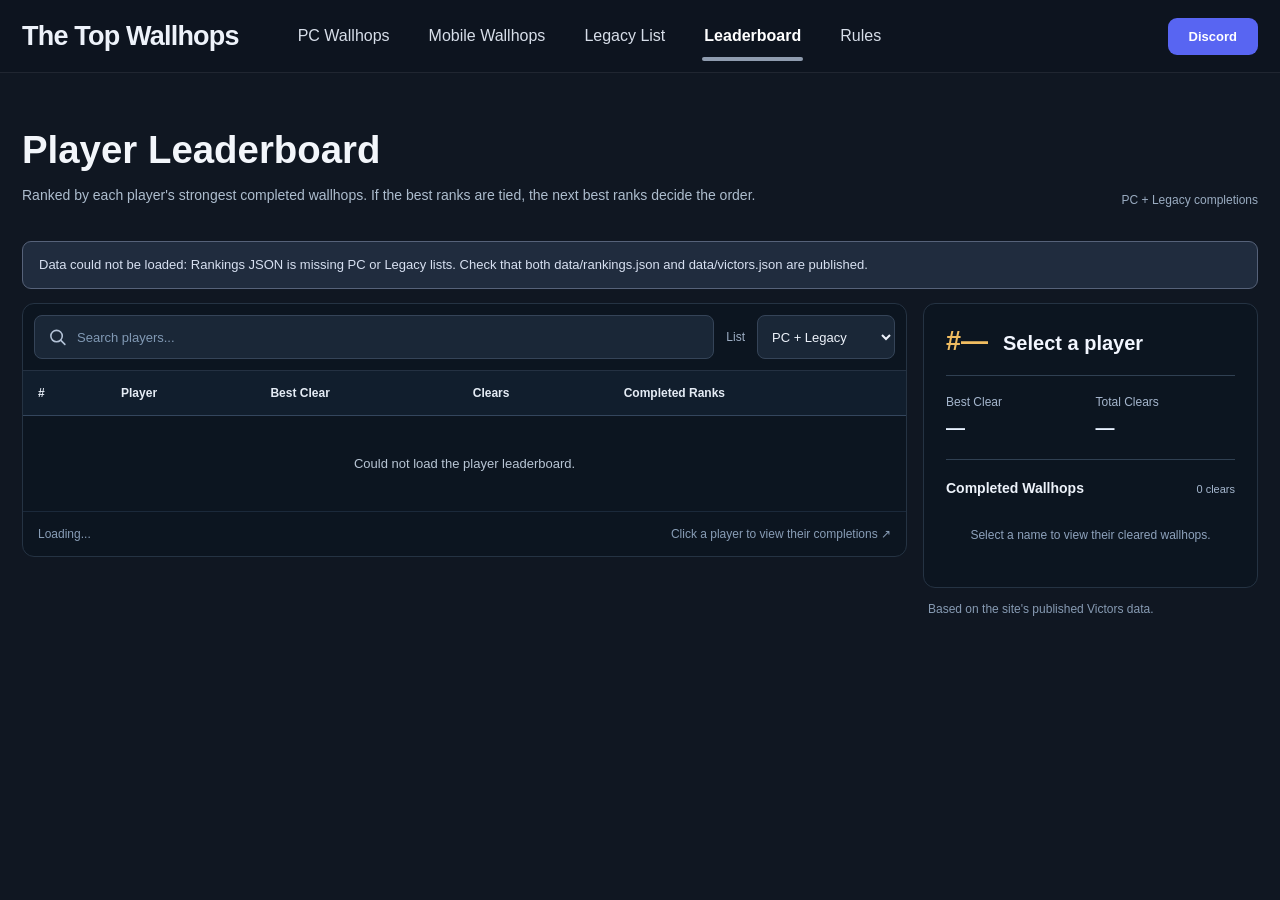
==== leaderboard.html @ e4473a2a "Add files via upload" ====
<!doctype html>
<html lang="en">
<head>
  <meta charset="utf-8">
  <meta name="viewport" content="width=device-width, initial-scale=1">
  <meta name="color-scheme" content="dark">
  <meta name="theme-color" content="#101722">
  <meta name="description" content="The Top Wallhops player leaderboard, ranked by the highest-ranked wallhops each player has completed.">
  <title>Player Leaderboard — The Top Wallhops</title>
  <link rel="icon" href="./favicon.png" type="image/png">
  <link rel="stylesheet" href="./styles.css">
  <link rel="stylesheet" href="./site-additions.css">
  <link rel="stylesheet" href="./leaderboard.css">
  <script defer src="./config.js"></script>
  <script defer src="./leaderboard.js"></script>
</head>
<body class="player-leaderboard-page">
  <header class="site-header">
    <div class="site-header-inner shell">
      <a class="brand" href="./index.html#pc">The Top Wallhops</a>
      <nav class="main-nav" aria-label="Main navigation">
        <a class="nav-item" href="./index.html#pc">PC Wallhops</a>
        <a class="nav-item" href="./index.html#mobile">Mobile Wallhops</a>
        <a class="nav-item" href="./index.html#legacy">Legacy List</a>
        <a class="nav-item is-active" aria-current="page" href="./leaderboard.html">Leaderboard</a>
        <a class="nav-item" href="./rules.html">Rules</a>
      </nav>
      <a id="leaderboardDiscord" class="ttwl-leaderboard-discord" href="#" target="_blank" rel="noopener noreferrer" hidden>Discord</a>
    </div>
  </header>
  <main class="shell leaderboard-page">
    <div class="leaderboard-intro">
      <div>
        <h1>Player Leaderboard</h1>
        <p>Ranked by each player's strongest completed wallhops. If the best ranks are tied, the next best ranks decide the order.</p>
      </div>
      <span class="leaderboard-source">PC + Legacy completions</span>
    </div>

    <div id="leaderboardAlert" class="leaderboard-alert" role="status" hidden></div>
    <div class="leaderboard-layout">
      <section class="leaderboard-main" aria-label="Player rankings">
        <div class="leaderboard-controls">
          <label class="leaderboard-search-wrap">
            <svg viewBox="0 0 24 24" aria-hidden="true"><circle cx="10.8" cy="10.8" r="7.2"/><path d="m16.3 16.3 5 5"/></svg>
            <input id="playerSearch" type="search" placeholder="Search players..." autocomplete="off" aria-label="Search players">
          </label>
          <label class="leaderboard-filter-label" for="playerScope">List</label>
          <select id="playerScope" aria-label="Choose included wallhop lists">
            <option value="all">PC + Legacy</option>
            <option value="pc">PC Only</option>
            <option value="legacy">Legacy Only</option>
          </select>
        </div>
        <div class="leaderboard-table-scroll" role="region" aria-label="Player leaderboard table" tabindex="0">
          <table class="leaderboard-table">
            <thead>
              <tr><th scope="col">#</th><th scope="col">Player</th><th scope="col">Best Clear</th><th scope="col">Clears</th><th scope="col">Completed Ranks</th></tr>
            </thead>
            <tbody id="playerRankingRows"><tr><td class="leaderboard-loading" colspan="5">Loading player rankings...</td></tr></tbody>
          </table>
        </div>
        <div class="leaderboard-table-footer"><span id="playerResults">Loading...</span><span>Click a player to view their completions ↗</span></div>
      </section>
      <aside class="leaderboard-side" aria-label="Selected player completions">
        <section class="player-details-panel" id="playerDetailsPanel">
          <div class="player-details-title"><span id="selectedPlayerRank">#—</span><h2 id="selectedPlayerName">Select a player</h2></div>
          <div class="player-details-summary">
            <div><span>Best Clear</span><strong id="selectedPlayerBest">—</strong></div>
            <div><span>Total Clears</span><strong id="selectedPlayerCount">—</strong></div>
          </div>
          <div class="player-clears-head"><h3>Completed Wallhops</h3><span id="selectedPlayerCaption">0 clears</span></div>
          <ol id="selectedPlayerClears" class="player-clears"><li class="player-empty">Select a name to view their cleared wallhops.</li></ol>
        </section>
        <p class="leaderboard-footnote" id="leaderboardUpdated">Based on the site's published Victors data.</p>
      </aside>
    </div>
  </main>
</body>
</html>
---- styles.css ----
:root{
  color-scheme:dark;
  --bg:#0f141d;
  --bg-grad-left:#1a1f29;
  --bg-grad-right:#101826;
  --surface:#111923;
  --surface-2:#141d29;
  --surface-3:#182332;
  --surface-4:#0f1824;
  --line:#263241;
  --line-2:#313d4d;
  --text:#f5f7fb;
  --muted:#bcc7d6;
  --muted-2:#8794a8;
  --accent:#aebacf;
  --accent-strong:#ced8e5;
  --link:#c5d4eb;
  --selected:#202a37;
  --selected-hover:#243142;
  --selected-line:#4b596b;
  --gold:#d8b46b;
  --silver:#c6ced9;
  --bronze:#c48661;
  --shadow:0 18px 40px rgba(0,0,0,.22);
}
*{box-sizing:border-box}
html{scroll-behavior:smooth}
body{
  margin:0;
  min-height:100vh;
  background:linear-gradient(90deg,var(--bg-grad-left) 0%, var(--bg-grad-right) 100%);
  color:var(--text);
  font-family: Arial, sans-serif;
  font-size:14px;
}
button,input,select{font:inherit}
button{cursor:pointer}
a{color:inherit;text-decoration:none}
svg{stroke:currentColor;stroke-linecap:round;stroke-linejoin:round;stroke-width:2.2;fill:none}
input,select{outline:none}
button:focus-visible,input:focus-visible,select:focus-visible,a:focus-visible,[tabindex]:focus-visible{outline:2px solid #c9d2df;outline-offset:3px}
.shell{width:min(1650px,calc(100% - 44px));margin:0 auto}
[hidden]{display:none!important}.sr-only{position:absolute;width:1px;height:1px;padding:0;margin:-1px;overflow:hidden;clip:rect(0,0,0,0);white-space:nowrap;border:0}

.site-header{height:73px;border-bottom:1px solid rgba(255,255,255,.08);background:rgba(12,18,28,.9);backdrop-filter:blur(6px)}
.site-header-inner{height:100%;display:flex;align-items:center;gap:40px}
.brand{font-size:27px;letter-spacing:-.8px;font-weight:760;white-space:nowrap;margin-right:8px}
.main-nav{display:flex;align-items:center;gap:13px;height:100%;flex-shrink:0}
.nav-item{position:relative;height:100%;display:grid;place-items:center;padding:0 17px;color:#d7dee9;font-size:16px;font-weight:540;border:0;background:none;white-space:nowrap}
.nav-item:hover{color:#fff}
.nav-item.is-active{font-weight:700;color:#fff}
.nav-item.is-active:after{content:"";position:absolute;bottom:11px;left:15px;right:15px;height:4px;border-radius:999px;background:#8f9caf}
.header-search{margin-left:auto;width:min(415px,28vw);height:45px;flex-shrink:1}
.search-field{position:relative;display:flex;align-items:center}
.search-field svg{position:absolute;left:14px;width:23px;height:23px;color:#c3cedd;pointer-events:none}
.search-field input{height:100%;width:100%;min-width:0;padding:0 18px 0 52px;background:#172130;border:1px solid #374354;border-radius:10px;color:var(--text);font-size:14px;box-shadow:inset 0 1px 0 rgba(255,255,255,.02)}
.search-field input::placeholder{color:#93a0b3}
.search-field input:focus{border-color:#7b8798;background:#1b2534;box-shadow:0 0 0 3px rgba(168,181,198,.14)}
.search-field input::-webkit-search-cancel-button{filter:grayscale(1) invert(1)}

.page{padding-bottom:52px}
.page-intro{padding:27px 16px 32px}
.page-intro h1 {
    font-family: Arial, sans-serif;
    font-size: 48px;
    font-weight: 700;
}
.page-intro>p{margin:0;color:#cad3e0;font-size:19px;line-height:1.65}
.page-intro .tier-notice{display:flex;gap:11px;align-items:center;font-size:15px;color:#aeb9c8;margin-top:4px}
.notice-icon{background:#aab4c2;color:#101722;border-radius:50%;width:17px;height:17px;font-size:12px;font-weight:900;display:inline-grid;place-items:center;flex-shrink:0}
.content-grid{display:grid;grid-template-columns:minmax(0,1fr) 350px;gap:16px;align-items:start}
.rankings-column,.details-column{min-width:0}

.toolbar{min-height:70px;border:1px solid rgba(255,255,255,.08);background:rgba(13,21,31,.84);border-radius:12px;display:flex;align-items:center;padding:12px;gap:13px;margin-bottom:10px;box-shadow:var(--shadow)}
.toolbar-search{height:45px;min-width:120px;flex:1}
.toolbar-search input{background:#192432}
.select-wrap{display:flex;position:relative;flex-shrink:0}
.select-wrap:after{content:"";position:absolute;right:16px;top:50%;width:7px;height:7px;border-right:2px solid #d4dbe5;border-bottom:2px solid #d4dbe5;transform:translateY(-65%) rotate(45deg);pointer-events:none}
.select-wrap select{appearance:none;color:#eef2f7;font-size:14px;background:#1a2533;border:1px solid #374252;border-radius:10px;height:45px;padding:0 38px 0 16px;min-width:151px;max-width:208px;cursor:pointer}
.select-wrap select option{background:#172131;color:#fff}
.select-wrap.sort-wrap select{min-width:180px}
.select-wrap select:hover{border-color:#7c8796}
.select-wrap select:focus{border-color:#aeb9c8;box-shadow:0 0 0 3px rgba(168,181,198,.14)}

.table-scroll{border-radius:12px;overflow-x:auto;overflow-y:hidden;border:1px solid rgba(255,255,255,.07);background:rgba(12,19,30,.86);scrollbar-color:#495668 #121b27;scrollbar-width:thin;box-shadow:var(--shadow)}
.rankings-table{width:100%;border-collapse:separate;border-spacing:0;table-layout:fixed;text-align:left;font-size:13px}
.col-rank{width:4%}.col-title{width:13.3%}.col-diff{width:12%}.col-verifier{width:9.2%}.col-creator{width:10.1%}.col-game{width:7%}.col-video{width:7%}.col-style{width:21%}.col-attr{width:10%}.col-quality{width:6.4%}
.rankings-table thead th{height:52px;background:rgba(255,255,255,.02);font-weight:550;color:#dce4ef;vertical-align:middle;padding:10px 12px;white-space:nowrap;border-bottom:1px solid rgba(255,255,255,.08)}
.rankings-table th+th{border-left:1px solid rgba(255,255,255,.05)}
.rankings-table tbody td{height:56px;vertical-align:middle;padding:9px 12px;border-bottom:1px solid rgba(255,255,255,.06);line-height:1.46;color:#e5ebf4}
.rankings-table tbody tr:last-child td{border-bottom:0}
.rankings-table tbody tr{cursor:pointer;transition:background-color .12s ease,border-color .12s ease}
.rankings-table tbody tr:hover{background:#192330}
.rankings-table tbody tr.is-selected,.rankings-table tbody tr.is-selected:hover{background:var(--selected)}
.rankings-table tbody tr.is-selected td{border-top:1px solid var(--selected-line);border-bottom:1px solid var(--selected-line)}
.rankings-table tbody tr.is-selected td:first-child{border-left:2px solid var(--selected-line);padding-left:10px}
.rankings-table tbody tr.is-selected td:last-child{border-right:2px solid var(--selected-line);padding-right:10px}
.rank-value{font-weight:800;font-size:16px;color:#ecf0f6;letter-spacing:-.2px}
.rank-value.rank-1{color:var(--gold)}
.rank-value.rank-2{color:var(--silver)}
.rank-value.rank-3{color:var(--bronze)}
.title-value{font-weight:620;color:#f8fafd}
.difficulty-cell{display:flex;align-items:center;gap:17px;flex-wrap:wrap}
.difficulty-score{font-size:14px;font-weight:700;color:#fff}
.tier-inline{font-size:12px;line-height:1.45;color:#b7c2d1}
.person-value{color:#d4dce8;overflow-wrap:anywhere}
.short-link{color:var(--link);text-decoration:underline;text-underline-offset:3px;font-weight:560}
.short-link:hover{color:#e8eef7}
.unavailable{color:#707e91}
.style-value{font-size:12px;color:#cbd4e2;line-height:1.55;overflow-wrap:anywhere}
.chip{min-width:62px;max-width:100%;display:inline-flex;align-items:center;justify-content:center;border-radius:8px;line-height:1.15;padding:9px 8px;font-size:12px;font-weight:650;text-align:center;overflow-wrap:anywhere;border:1px solid transparent;background:rgba(255,255,255,.08);color:#eef3f8}
.attribute-headbump{background:rgba(125,105,195,.18);border-color:rgba(125,105,195,.3);color:#e0d9ff}
.attribute-mixed{background:rgba(137,153,174,.18);border-color:rgba(137,153,174,.28);color:#edf2f8}
.attribute-precision{background:rgba(203,165,88,.18);border-color:rgba(203,165,88,.28);color:#f7e6b6}
.attribute-camera-control{background:rgba(190,112,144,.18);border-color:rgba(190,112,144,.28);color:#ffd8e5}
.attribute-unique{background:rgba(183,139,112,.18);border-color:rgba(183,139,112,.28);color:#fae2d5}
.attribute-other{background:rgba(145,157,174,.16);border-color:rgba(145,157,174,.28);color:#e7edf5}
.attribute-insane{background:rgba(203,104,104,.18);border-color:rgba(203,104,104,.28);color:#ffe0e0}
.quality-chip{min-width:48px;font-weight:800;font-size:15px;padding:9px 6px}
.quality-s{background:rgba(223,108,193,.18);border-color:rgba(223,108,193,.32);color:#ffd7f6}
.quality-a{background:rgba(93,187,129,.18);border-color:rgba(93,187,129,.32);color:#d8ffe1}
.quality-b{background:rgba(104,187,193,.18);border-color:rgba(104,187,193,.32);color:#dbfdff}
.quality-c{background:rgba(214,187,106,.18);border-color:rgba(214,187,106,.32);color:#fff0be}
.quality-d{background:rgba(201,142,91,.18);border-color:rgba(201,142,91,.32);color:#ffe4d0}
.quality-other{background:rgba(145,157,174,.16);border-color:rgba(145,157,174,.28);color:#e7edf5}
.table-message{text-align:center;color:#9cacc1!important;padding:52px!important}
.table-bottom{display:flex;gap:20px;justify-content:space-between;align-items:center;font-size:12px;color:var(--muted-2);padding:13px 5px}

.status-alert{border:1px solid rgba(215,181,103,.32);background:rgba(83,68,35,.35);color:#f0dec0;border-radius:10px;padding:9px 12px;display:flex;align-items:center;gap:9px;margin:0 0 14px;line-height:1.5;font-size:12px}
.status-alert[hidden]{display:none}.status-dot{width:8px;height:8px;border-radius:50%;background:#d5b170;flex-shrink:0}.status-alert button{background:transparent;border:0;color:inherit;margin-left:auto;font-size:21px;line-height:1}

.detail-panel{position:sticky;top:10px;border:1px solid rgba(255,255,255,.09);background:rgba(11,18,27,.92);border-radius:13px;padding:20px 24px 23px;box-shadow:var(--shadow)}
.detail-heading{display:flex;align-items:baseline;gap:18px;min-height:42px}
.detail-rank{font-size:31px;color:#e9edf4;font-weight:800;letter-spacing:-1px;flex-shrink:0}
.detail-rank.rank-1{color:var(--gold)}
.detail-rank.rank-2{color:var(--silver)}
.detail-rank.rank-3{color:var(--bronze)}
.detail-heading h2{font-size:25px;letter-spacing:-.6px;line-height:1.25;margin:0;overflow-wrap:anywhere;font-weight:760}
.detail-divider{height:1px;background:#303b49;margin:16px 0 20px}
.detail-data{margin:0;display:grid;gap:18px}
.detail-line{display:grid;grid-template-columns:1fr minmax(0,1.22fr);align-items:center;gap:8px}
.detail-line dt{font-size:15px;color:#afbdd0}.detail-line dd{margin:0;min-width:0;color:#f6f8fb;font-size:16px;overflow-wrap:anywhere}
.score-line{min-height:49px}
.difficulty-box{display:inline-flex;align-items:center;justify-content:center;background:#263344;border:1px solid rgba(255,255,255,.06);min-width:77px;height:45px;border-radius:10px;font-size:24px;font-weight:800}
.detail-block h3{font-size:14px;font-weight:500;color:#afbdd0;margin:0 0 8px}
.detail-block p{font-size:16px;margin:0;line-height:1.6;color:#f2f5f9;overflow-wrap:anywhere;white-space:pre-line}
.bottom-fields .chip{font-size:13px;min-width:90px;padding:11px 8px}
.bottom-fields .quality-chip{min-width:60px;font-size:17px}
.detail-buttons{display:grid;gap:15px;margin-top:22px}
.primary-action{background:#5f6d82;display:flex;align-items:center;justify-content:center;border-radius:10px;min-height:52px;font-size:17px;font-weight:740;color:#fff;padding:10px 14px;transition:background-color .15s}
.primary-action:hover{background:#748398}.primary-action.is-disabled{background:#263043;color:#8997a9;cursor:not-allowed}
.secondary-action{justify-self:center;text-align:center;text-decoration:underline;text-underline-offset:4px;color:#c9d5e7;font-size:15px;line-height:1.4}
.secondary-action:hover{color:#eff4fb}.secondary-action.is-disabled{color:#8190a2;text-decoration:none;cursor:not-allowed}
.data-footnote{font-size:12px;margin-top:11px;line-height:1.6;color:#8c9bae;display:flex;gap:6px;align-items:center;flex-wrap:wrap;padding:6px 8px}
.sync-state{display:inline-flex;align-items:center;gap:6px}.small-indicator{width:7px;height:7px;background:#be8f65;border-radius:50%}.small-indicator.is-live{background:#5fba89}.data-footnote #lastSync{flex-basis:100%}
.data-footnote button{background:none;border:0;color:#c1cfdf;padding:0;margin-right:12px;font-size:12px}
.data-footnote a{text-decoration:underline;text-underline-offset:2px}

.rules-dialog{max-width:min(470px,calc(100vw - 32px));color:#f7f9fc;background:#121b27;border:1px solid rgba(255,255,255,.1);border-radius:12px;padding:26px;box-shadow:0 32px 100px #0009}
.rules-dialog::backdrop{background:#000a}.rules-dialog h2{font-size:22px;margin:4px 0 12px}.rules-dialog p{line-height:1.8;color:#c9d3e1}.rules-dialog>a{color:#d8e3f2;text-decoration:underline}.rules-dialog form{position:absolute;right:13px;top:8px}.dialog-close{border:0;background:transparent;color:white;font-size:26px}
.header-search {
    display: none !important;
}
.detail-panel {
    position: static !important;
    top: auto !important;
}
.table-bottom {
    display: none !important;
}

/* 긴 월홉 이름 자동 줄바꿈 */
.rankings-table td.title-value {
    white-space: normal !important;
    overflow-wrap: anywhere !important;
    word-break: break-word !important;
}

/* 월홉 이름 칸 너비 확대 */
.rankings-table .col-title {
    width: 17% !important;
}

.rankings-table .col-style {
    width: 17.3% !important;
}

/* Mobile Wallhops에만 적용 */
body:has(.nav-item[data-platform="mobile"].is-active) 
.rankings-table td.title-value {
    white-space: normal !important;
    overflow-wrap: anywhere !important;
    word-break: break-all !important;
    max-width: 0;
}

/* Mobile 순위표 이름 칸 확대 */
body:has(.nav-item[data-platform="mobile"].is-active)
.rankings-table .col-title {
    width: 19% !important;
}

/* 다른 칸과의 너비 균형 */
body:has(.nav-item[data-platform="mobile"].is-active)
.rankings-table .col-style {
    width: 15.3% !important;
}

/* 오른쪽 월홉 정보창 스크롤 고정 해제 */
body .content-grid > aside.details-column {
    position: static !important;
    top: auto !important;
    align-self: start !important;
}

.detail-panel {
    position: static !important;
    top: auto !important;
}

@media(max-width:1500px){.site-header-inner{gap:20px}.main-nav{gap:0}.rankings-table{min-width:1050px}.col-title{width:14%}.content-grid{grid-template-columns:minmax(0,1fr) 318px}.detail-panel{padding:17px}.detail-heading h2{font-size:22px}}
@media(max-width:1040px){.content-grid{grid-template-columns:1fr}.details-column{max-width:680px}.detail-panel{position:static}.site-header{height:auto}.site-header-inner{min-height:70px;flex-wrap:wrap;padding:9px 0;gap:6px 16px}.brand{font-size:24px}.main-nav{order:3;width:100%;height:47px;overflow-x:auto}.nav-item{height:47px;padding:0 15px}.nav-item.is-active:after{bottom:3px}.header-search{width:min(360px,49vw)}.page-intro{padding-left:4px;padding-right:4px}.page-intro h1{font-size:48px}.toolbar{flex-wrap:wrap}.toolbar-search{flex-basis:100%}.select-wrap{flex:1}.select-wrap select,.select-wrap.sort-wrap select{min-width:0;width:100%;max-width:none}.table-scroll{scrollbar-width:thin}}
@media(max-width:620px){.shell{width:calc(100% - 24px)}.site-header-inner{justify-content:space-between}.header-search{order:2;width:100%;margin:7px 0 2px}.main-nav{order:3;gap:0}.nav-item{font-size:13px}.page-intro{padding-top:23px;padding-bottom:18px}.page-intro h1{font-size:41px}.page-intro>p{font-size:15px}.page-intro .tier-notice{font-size:12px}.toolbar{padding:9px;gap:8px}.toolbar-search{height:42px}.select-wrap{flex:1 1 calc(50% - 8px)}.select-wrap select,.select-wrap.sort-wrap select{height:42px;font-size:12px;padding:0 24px 0 10px}.select-wrap:after{right:11px}.select-wrap.sort-wrap{flex-grow:1}.table-bottom{font-size:11px}.detail-panel{padding:17px 16px}.detail-heading h2{font-size:24px}.detail-rank{font-size:27px}.detail-line dt,.detail-line dd{font-size:14px}.detail-block p{font-size:15px}}
---- site-additions.css ----
/* Add-on styling only; does not replace your existing styles.css or badge colors. */
.main-nav #discordNav { display:none !important; }
.site-header-inner .discord-cta {
  margin-left:auto;
  display:inline-flex;
  align-items:center;
  justify-content:center;
  gap:9px;
  min-width:128px;
  min-height:40px;
  padding:0 17px;
  border:1px solid #7663ac;
  border-radius:9px;
  background:#6653a4;
  color:#ffffff;
  font-size:14px;
  font-weight:700;
  text-decoration:none;
  white-space:nowrap;
  box-shadow:0 3px 10px rgba(0,0,0,.15);
  transition:background-color .15s ease;
}
.site-header-inner a.discord-cta:hover { background:#5865f2;}
.site-header-inner .discord-cta.is-unconfigured { opacity:.78; cursor:default; }
.site-header-inner .discord-cta svg { width:20px; height:20px; fill:currentColor; stroke:none; flex:none; }

.rules-content { max-width:1240px; padding-top:38px; padding-bottom:84px; }
.rules-heading { display:flex; align-items:flex-end; justify-content:space-between; gap:25px; margin:0 0 28px; }
.rules-eyebrow { display:block; color:#a7b4c7; font-size:12px; font-weight:700; letter-spacing:.11em; margin-bottom:9px; }
.rules-heading h1 { margin:0; font-size:52px; line-height:1.12; letter-spacing:-1.5px; font-weight:780; }
.rules-heading p { color:#adb9ca; font-size:16px; line-height:1.6; margin:10px 0 0; }
.rules-byline { color:#a6b3c4; font-size:13px; white-space:nowrap; padding-bottom:8px; }
.rules-section { border:1px solid #2b3543; border-radius:12px; background:#101823; margin:0 0 17px; overflow:hidden; }
.rules-section-title { display:flex; align-items:center; gap:12px; min-height:62px; padding:13px 22px; background:#161e29; border-bottom:1px solid #2d3644; }
.rules-section-marker { display:block; width:4px; height:25px; border-radius:2px; background:#dfc37c; flex:none; }
.rules-section-title h2 { font-size:21px; font-weight:760; letter-spacing:-.4px; margin:0; }
.rules-count { margin-left:auto; color:#8c9aad; font-size:12px; font-weight:600; }
.rules-section ol { padding:5px 26px 15px 60px; margin:0; counter-reset:rule; list-style:none; }
.rules-section li { padding:13px 0 13px 0; font-size:15px; line-height:1.65; color:#dce3ec; position:relative; }
.rules-section li:not(:last-child) { border-bottom:1px solid rgba(255,255,255,.055); }
.rules-section li:before { counter-increment:rule; content:counter(rule) "."; position:absolute; right:calc(100% + 14px); color:#b3bece; font-weight:780; }
.rules-verification .rules-section-marker { background:#dfc37c; }
.rules-completion .rules-section-marker { background:#9bc6cf; }
.rules-worthiness .rules-section-marker { background:#afa0d2; }
.rules-verification .rules-section-title h2 { color:#f3dfaa; }
.rules-completion .rules-section-title h2 { color:#c2e3e8; }
.rules-worthiness .rules-section-title h2 { color:#d8cdf0; }
.rules-note { margin:2px 22px 23px; padding:15px 17px; background:#1d2634; border:1px solid #354254; border-radius:9px; color:#c7d1df; font-size:14px; line-height:1.65; }
.rules-note strong { color:#f4f7fa; }
@media(max-width:1040px) {
 .site-header-inner .discord-cta { margin-left:auto; }
}
@media(max-width:620px) {
 .site-header-inner .discord-cta { min-width:105px; min-height:36px; font-size:13px; padding:0 11px; margin-left:auto; }
 .rules-content { padding-top:28px; }
 .rules-heading { align-items:flex-start; flex-direction:column; gap:9px; margin-bottom:23px; }
 .rules-heading h1 { font-size:42px; }
 .rules-byline { padding:0; }
 .rules-section-title { padding:12px 15px; }
 .rules-section-title h2 { font-size:18px; }
 .rules-section ol { padding:4px 14px 12px 47px; }
 .rules-section li { font-size:13px; }
 .rules-section li:before { right:calc(100% + 12px); }
 .rules-note { margin:0 14px 16px; padding:12px; font-size:13px; }
}

/* Same small heading shown above "Rules", now also above PC / Mobile titles. */
.page-intro::before {
  content: "THE TOP WALLHOPS";
  display: block;
  margin-bottom: 9px;
  color: #a7b4c7;
  font-size: 12px;
  font-weight: 700;
  letter-spacing: .11em;
  line-height: 1.35;
}

/* Hide the section counters on the Rules page: "02 rules", "05 rules", etc. */
.rules-count {
  display: none !important;
}

/* THE TOP WALLHOPS 중복 표시 제거 */
.page-intro::before {
    content: none !important;
    display: none !important;
}


/* Discord 버튼 색상 완전 고정 */
#discordCta,
#discordCta:hover,
#discordCta:active,
#discordCta:focus,
#discordCta.is-unconfigured {
    background: #5865F2 !important;
    background-image: none !important;
    border: 0 !important;
    box-shadow: none !important;
    opacity: 1 !important;
    filter: none !important;
    transform: none !important;
    transition: none !important;
    color: #FFFFFF !important;
}
---- leaderboard.css ----
/* TTWL player leaderboard: non-invasive, dark palette matched to the ranking pages. */
.player-leaderboard-page{background:#101722;color:#edf2fa;font-family:Arial,Helvetica,sans-serif;min-height:100vh}
.player-leaderboard-page .site-header{background:#0d141f}
.player-leaderboard-page .site-header-inner{gap:34px}
.player-leaderboard-page .main-nav{display:flex;align-items:center;gap:5px;flex-wrap:wrap}
.player-leaderboard-page .main-nav .nav-item{white-space:nowrap}
.ttwl-leaderboard-discord{margin-left:auto;display:inline-block;background:#5865f2;color:white;text-decoration:none;padding:11px 21px;border-radius:9px;font-size:13px;font-weight:700}
.ttwl-leaderboard-discord[hidden]{display:none}
.leaderboard-page{padding-top:55px;padding-bottom:95px;max-width:1540px}
.leaderboard-intro{display:flex;align-items:flex-end;justify-content:space-between;gap:20px;margin:0 0 34px}
.leaderboard-intro h1{font-size:clamp(28px,3vw,42px);line-height:1.15;margin:0 0 12px;color:#f3f6fb}
.leaderboard-intro p{margin:0;color:#adbdce;font-size:14px;line-height:1.6;max-width:780px}
.leaderboard-source{font-size:12px;color:#9aacc1;white-space:nowrap}
.leaderboard-layout{display:grid;grid-template-columns:minmax(0,1fr) 335px;gap:16px;align-items:start}
.leaderboard-main,.player-details-panel{border:1px solid #253343;border-radius:12px;background:#0c1520;min-width:0;overflow:hidden}
.leaderboard-controls{display:flex;align-items:center;gap:12px;padding:11px;border-bottom:1px solid #243142}
.leaderboard-search-wrap{position:relative;flex:1;min-width:120px}
.leaderboard-search-wrap svg{position:absolute;left:14px;top:50%;transform:translateY(-50%);width:19px;height:19px;fill:none;stroke:#b3c2d6;stroke-width:2}
.leaderboard-search-wrap input{display:block;width:100%;height:44px;border:1px solid #354458;border-radius:8px;background:#1a2737;padding:0 12px 0 42px;color:#edf2fa;outline:none;font-size:13px}
.leaderboard-search-wrap input:focus{border-color:#8197b4}
.leaderboard-search-wrap input::placeholder{color:#8199b4}
.leaderboard-filter-label{color:#9eafc5;font-size:12px}
.leaderboard-controls select{height:44px;min-width:138px;padding:0 10px;border-radius:8px;border:1px solid #354458;background:#1a2737;color:#edf2fa;font-size:13px;cursor:pointer}
.leaderboard-table-scroll{overflow-x:auto;max-width:100%}
.leaderboard-table{width:100%;border-collapse:collapse;min-width:570px;font-size:13px;text-align:left}
.leaderboard-table th{font-size:12px;font-weight:700;padding:15px 15px;color:#e5ecf5;background:#111e2d;border-bottom:1px solid #34465d;white-space:nowrap}
.leaderboard-table td{padding:16px 15px;border-bottom:1px solid #1b293a;vertical-align:middle}
.leaderboard-table tbody tr{cursor:pointer;transition:background .15s}
.leaderboard-table tbody tr:hover{background:#172538}
.leaderboard-table tbody tr.is-selected{background:#223146;box-shadow:inset 0 0 0 1px #51637c}
.leaderboard-table tbody tr:focus-visible{outline:2px solid #b1c5e7;outline-offset:-2px}
.leaderboard-place{font-size:16px;color:#e2e9f3;font-weight:800;font-variant-numeric:tabular-nums}
.leaderboard-place.top-1{color:#f1bd61}.leaderboard-place.top-2{color:#aebfd1}.leaderboard-place.top-3{color:#e99e68}
.leaderboard-name{font-weight:700;color:#f6f8fe;overflow-wrap:anywhere}
.leaderboard-best{font-weight:700;color:#f1bd61;white-space:nowrap}
.leaderboard-total{font-weight:600;color:#c5d3e7;white-space:nowrap}
.leaderboard-ranks{color:#a9bace;font-size:12px;line-height:1.5}
.leaderboard-loading,.leaderboard-empty{padding:40px 18px!important;text-align:center;color:#b8c5d4}
.leaderboard-table-footer{display:flex;justify-content:space-between;flex-wrap:wrap;gap:8px;padding:15px;color:#889db6;font-size:12px}
.player-details-panel{padding:23px 22px}
.player-details-title{display:flex;align-items:baseline;gap:15px;padding-bottom:18px;border-bottom:1px solid #304052;min-width:0}
.player-details-title>span{font-size:27px;line-height:1.05;color:#f1bd61;font-weight:800;white-space:nowrap}
.player-details-title h2{margin:0;overflow-wrap:anywhere;font-size:20px;line-height:1.35;color:#f2f6ff}
.player-details-summary{display:grid;grid-template-columns:1fr 1fr;gap:10px;margin-top:19px;padding-bottom:20px;border-bottom:1px solid #304052}
.player-details-summary>div{display:flex;flex-direction:column;gap:8px}
.player-details-summary span{font-size:12px;color:#a5b6cd}.player-details-summary strong{font-size:19px;color:#e9f2ff}
.player-clears-head{display:flex;justify-content:space-between;align-items:baseline;gap:8px;margin:20px 0 12px}
.player-clears-head h3{font-size:14px;margin:0}.player-clears-head span{font-size:11px;color:#a5b7ce;white-space:nowrap}
.player-clears{padding:0;margin:0;list-style:none;max-height:455px;overflow-y:auto;display:flex;flex-direction:column;gap:7px}
.player-clears li{margin:0}.player-clears a{display:flex;align-items:center;gap:10px;min-height:49px;border:1px solid #2d3b4f;background:#182638;border-radius:8px;padding:10px;color:#eef4ff;text-decoration:none;transition:background .15s,border-color .15s}
.player-clears a:hover{background:#26384f;border-color:#758aa7}
.player-clear-rank{font-size:13px;font-weight:800;color:#f1bd61;min-width:37px;white-space:nowrap}
.player-clear-title{font-size:12px;line-height:1.4;overflow-wrap:anywhere;flex:1;font-weight:700}
.player-clear-tag{font-size:10px;padding:4px 6px;background:#334358;color:#c6d4e6;border-radius:5px;white-space:nowrap}
.player-empty{padding:18px 8px;color:#8ea2bc;text-align:center;font-size:12px;line-height:1.6}
.leaderboard-footnote{font-size:12px;color:#879bb3;line-height:1.5;padding:0 5px}
.leaderboard-alert{margin-bottom:14px;border:1px solid #566279;background:#202c3e;border-radius:9px;color:#d7e0f1;padding:13px 16px;font-size:13px;line-height:1.6}
.leaderboard-alert[hidden]{display:none}
@media(max-width:1150px){.leaderboard-layout{grid-template-columns:minmax(0,1fr) 300px}.leaderboard-page{padding-top:35px}}
@media(max-width:900px){.leaderboard-layout{grid-template-columns:1fr}.leaderboard-side{min-width:0}.player-clears{max-height:360px}.leaderboard-intro{flex-direction:column;align-items:start}.player-leaderboard-page .site-header-inner{gap:14px}.ttwl-leaderboard-discord{display:none}}
@media(max-width:640px){.leaderboard-page{padding-top:24px}.leaderboard-controls{flex-wrap:wrap}.leaderboard-filter-label{display:none}.leaderboard-controls select{min-width:118px}.leaderboard-table{min-width:510px}.leaderboard-table th,.leaderboard-table td{padding:13px 10px}.player-details-panel{padding:19px 16px}.leaderboard-intro{margin-bottom:24px}}
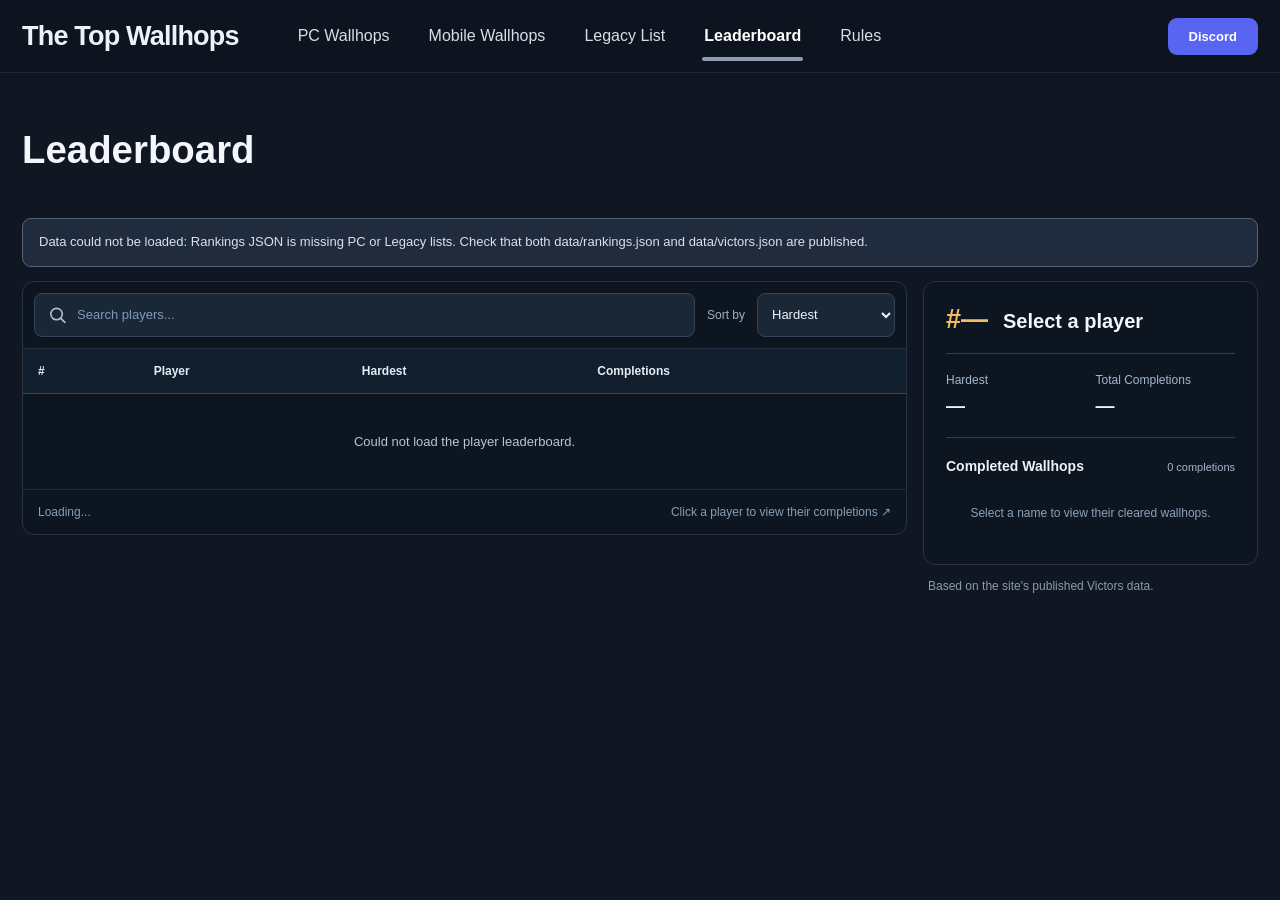
==== commit 50f3a011: "Add files via upload" ====
--- a/leaderboard.html
+++ b/leaderboard.html
@@ -6,7 +6,7 @@
   <meta name="color-scheme" content="dark">
   <meta name="theme-color" content="#101722">
   <meta name="description" content="The Top Wallhops player leaderboard, ranked by the highest-ranked wallhops each player has completed.">
-  <title>Player Leaderboard — The Top Wallhops</title>
+  <title>TTWL</title>
   <link rel="icon" href="./favicon.png" type="image/png">
   <link rel="stylesheet" href="./styles.css">
   <link rel="stylesheet" href="./site-additions.css">
@@ -31,10 +31,8 @@
   <main class="shell leaderboard-page">
     <div class="leaderboard-intro">
       <div>
-        <h1>Player Leaderboard</h1>
-        <p>Ranked by each player's strongest completed wallhops. If the best ranks are tied, the next best ranks decide the order.</p>
+        <h1>Leaderboard</h1>
       </div>
-      <span class="leaderboard-source">PC + Legacy completions</span>
     </div>
 
     <div id="leaderboardAlert" class="leaderboard-alert" role="status" hidden></div>
@@ -45,19 +43,18 @@
             <svg viewBox="0 0 24 24" aria-hidden="true"><circle cx="10.8" cy="10.8" r="7.2"/><path d="m16.3 16.3 5 5"/></svg>
             <input id="playerSearch" type="search" placeholder="Search players..." autocomplete="off" aria-label="Search players">
           </label>
-          <label class="leaderboard-filter-label" for="playerScope">List</label>
-          <select id="playerScope" aria-label="Choose included wallhop lists">
-            <option value="all">PC + Legacy</option>
-            <option value="pc">PC Only</option>
-            <option value="legacy">Legacy Only</option>
+          <label class="leaderboard-filter-label" for="playerMode">Sort by</label>
+          <select id="playerMode" aria-label="Choose leaderboard ranking method">
+            <option value="hardest">Hardest</option>
+            <option value="total">Total</option>
           </select>
         </div>
         <div class="leaderboard-table-scroll" role="region" aria-label="Player leaderboard table" tabindex="0">
           <table class="leaderboard-table">
             <thead>
-              <tr><th scope="col">#</th><th scope="col">Player</th><th scope="col">Best Clear</th><th scope="col">Clears</th><th scope="col">Completed Ranks</th></tr>
+              <tr><th scope="col">#</th><th scope="col">Player</th><th scope="col">Hardest</th><th scope="col">Completions</th></tr>
             </thead>
-            <tbody id="playerRankingRows"><tr><td class="leaderboard-loading" colspan="5">Loading player rankings...</td></tr></tbody>
+            <tbody id="playerRankingRows"><tr><td class="leaderboard-loading" colspan="4">Loading player rankings...</td></tr></tbody>
           </table>
         </div>
         <div class="leaderboard-table-footer"><span id="playerResults">Loading...</span><span>Click a player to view their completions ↗</span></div>
@@ -66,10 +63,10 @@
         <section class="player-details-panel" id="playerDetailsPanel">
           <div class="player-details-title"><span id="selectedPlayerRank">#—</span><h2 id="selectedPlayerName">Select a player</h2></div>
           <div class="player-details-summary">
-            <div><span>Best Clear</span><strong id="selectedPlayerBest">—</strong></div>
-            <div><span>Total Clears</span><strong id="selectedPlayerCount">—</strong></div>
+            <div><span>Hardest</span><strong id="selectedPlayerBest">—</strong></div>
+            <div><span>Total Completions</span><strong id="selectedPlayerCount">—</strong></div>
           </div>
-          <div class="player-clears-head"><h3>Completed Wallhops</h3><span id="selectedPlayerCaption">0 clears</span></div>
+          <div class="player-clears-head"><h3>Completed Wallhops</h3><span id="selectedPlayerCaption">0 completions</span></div>
           <ol id="selectedPlayerClears" class="player-clears"><li class="player-empty">Select a name to view their cleared wallhops.</li></ol>
         </section>
         <p class="leaderboard-footnote" id="leaderboardUpdated">Based on the site's published Victors data.</p>
--- a/leaderboard.css
+++ b/leaderboard.css
@@ -22,7 +22,7 @@
 .leaderboard-filter-label{color:#9eafc5;font-size:12px}
 .leaderboard-controls select{height:44px;min-width:138px;padding:0 10px;border-radius:8px;border:1px solid #354458;background:#1a2737;color:#edf2fa;font-size:13px;cursor:pointer}
 .leaderboard-table-scroll{overflow-x:auto;max-width:100%}
-.leaderboard-table{width:100%;border-collapse:collapse;min-width:570px;font-size:13px;text-align:left}
+.leaderboard-table{width:100%;border-collapse:collapse;min-width:490px;font-size:13px;text-align:left}
 .leaderboard-table th{font-size:12px;font-weight:700;padding:15px 15px;color:#e5ecf5;background:#111e2d;border-bottom:1px solid #34465d;white-space:nowrap}
 .leaderboard-table td{padding:16px 15px;border-bottom:1px solid #1b293a;vertical-align:middle}
 .leaderboard-table tbody tr{cursor:pointer;transition:background .15s}
@@ -32,7 +32,8 @@
 .leaderboard-place{font-size:16px;color:#e2e9f3;font-weight:800;font-variant-numeric:tabular-nums}
 .leaderboard-place.top-1{color:#f1bd61}.leaderboard-place.top-2{color:#aebfd1}.leaderboard-place.top-3{color:#e99e68}
 .leaderboard-name{font-weight:700;color:#f6f8fe;overflow-wrap:anywhere}
-.leaderboard-best{font-weight:700;color:#f1bd61;white-space:nowrap}
+.leaderboard-best{font-weight:700;color:#dbe7f4;white-space:nowrap}
+.leaderboard-best.top-1{color:#f1bd61}.leaderboard-best.top-2{color:#aebfd1}.leaderboard-best.top-3{color:#e99e68}
 .leaderboard-total{font-weight:600;color:#c5d3e7;white-space:nowrap}
 .leaderboard-ranks{color:#a9bace;font-size:12px;line-height:1.5}
 .leaderboard-loading,.leaderboard-empty{padding:40px 18px!important;text-align:center;color:#b8c5d4}
@@ -49,7 +50,8 @@
 .player-clears{padding:0;margin:0;list-style:none;max-height:455px;overflow-y:auto;display:flex;flex-direction:column;gap:7px}
 .player-clears li{margin:0}.player-clears a{display:flex;align-items:center;gap:10px;min-height:49px;border:1px solid #2d3b4f;background:#182638;border-radius:8px;padding:10px;color:#eef4ff;text-decoration:none;transition:background .15s,border-color .15s}
 .player-clears a:hover{background:#26384f;border-color:#758aa7}
-.player-clear-rank{font-size:13px;font-weight:800;color:#f1bd61;min-width:37px;white-space:nowrap}
+.player-clear-rank{font-size:13px;font-weight:800;color:#c4d3e5;min-width:37px;white-space:nowrap}
+.player-clear-rank.top-1{color:#f1bd61}.player-clear-rank.top-2{color:#aebfd1}.player-clear-rank.top-3{color:#e99e68}
 .player-clear-title{font-size:12px;line-height:1.4;overflow-wrap:anywhere;flex:1;font-weight:700}
 .player-clear-tag{font-size:10px;padding:4px 6px;background:#334358;color:#c6d4e6;border-radius:5px;white-space:nowrap}
 .player-empty{padding:18px 8px;color:#8ea2bc;text-align:center;font-size:12px;line-height:1.6}
@@ -58,4 +60,4 @@
 .leaderboard-alert[hidden]{display:none}
 @media(max-width:1150px){.leaderboard-layout{grid-template-columns:minmax(0,1fr) 300px}.leaderboard-page{padding-top:35px}}
 @media(max-width:900px){.leaderboard-layout{grid-template-columns:1fr}.leaderboard-side{min-width:0}.player-clears{max-height:360px}.leaderboard-intro{flex-direction:column;align-items:start}.player-leaderboard-page .site-header-inner{gap:14px}.ttwl-leaderboard-discord{display:none}}
-@media(max-width:640px){.leaderboard-page{padding-top:24px}.leaderboard-controls{flex-wrap:wrap}.leaderboard-filter-label{display:none}.leaderboard-controls select{min-width:118px}.leaderboard-table{min-width:510px}.leaderboard-table th,.leaderboard-table td{padding:13px 10px}.player-details-panel{padding:19px 16px}.leaderboard-intro{margin-bottom:24px}}
+@media(max-width:640px){.leaderboard-page{padding-top:24px}.leaderboard-controls{flex-wrap:wrap}.leaderboard-filter-label{display:none}.leaderboard-controls select{min-width:118px}.leaderboard-table{min-width:430px}.leaderboard-table th,.leaderboard-table td{padding:13px 10px}.player-details-panel{padding:19px 16px}.leaderboard-intro{margin-bottom:24px}}
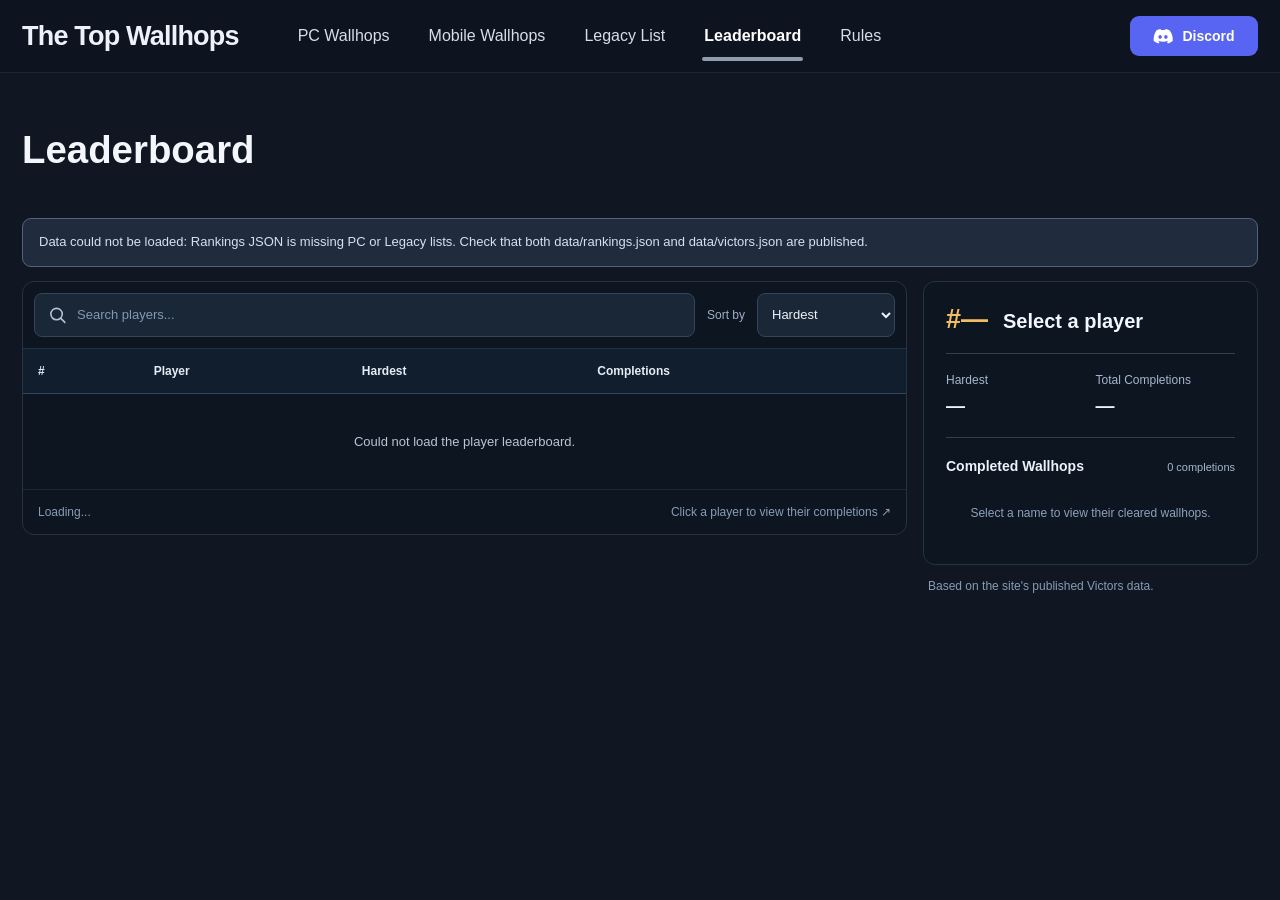
==== commit d5162ac8: "Add files via upload" ====
--- a/leaderboard.html
+++ b/leaderboard.html
@@ -12,6 +12,7 @@
   <link rel="stylesheet" href="./site-additions.css">
   <link rel="stylesheet" href="./leaderboard.css">
   <script defer src="./config.js"></script>
+  <script defer src="./site-additions.js"></script>
   <script defer src="./leaderboard.js"></script>
 </head>
 <body class="player-leaderboard-page">
@@ -25,7 +26,6 @@
         <a class="nav-item is-active" aria-current="page" href="./leaderboard.html">Leaderboard</a>
         <a class="nav-item" href="./rules.html">Rules</a>
       </nav>
-      <a id="leaderboardDiscord" class="ttwl-leaderboard-discord" href="#" target="_blank" rel="noopener noreferrer" hidden>Discord</a>
     </div>
   </header>
   <main class="shell leaderboard-page">
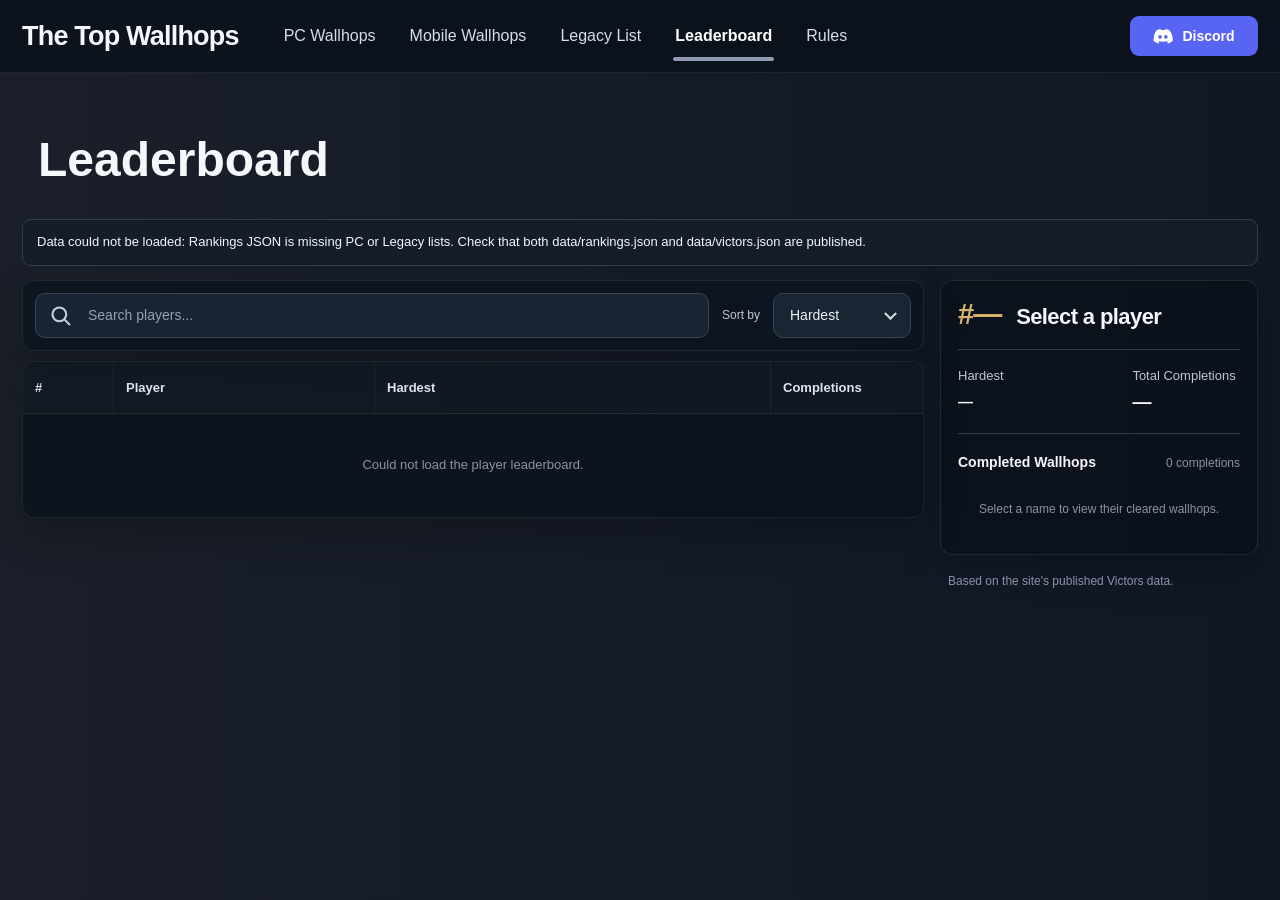
==== commit 787669a5: "Add files via upload" ====
--- a/leaderboard.html
+++ b/leaderboard.html
@@ -4,7 +4,7 @@
   <meta charset="utf-8">
   <meta name="viewport" content="width=device-width, initial-scale=1">
   <meta name="color-scheme" content="dark">
-  <meta name="theme-color" content="#101722">
+  <meta name="theme-color" content="#0a1420">
   <meta name="description" content="The Top Wallhops player leaderboard, ranked by the highest-ranked wallhops each player has completed.">
   <title>TTWL</title>
   <link rel="icon" href="./favicon.png" type="image/png">
@@ -28,40 +28,40 @@
       </nav>
     </div>
   </header>
-  <main class="shell leaderboard-page">
-    <div class="leaderboard-intro">
+  <main class="shell page leaderboard-page">
+    <div class="page-intro leaderboard-intro">
       <div>
         <h1>Leaderboard</h1>
       </div>
     </div>
 
     <div id="leaderboardAlert" class="leaderboard-alert" role="status" hidden></div>
-    <div class="leaderboard-layout">
-      <section class="leaderboard-main" aria-label="Player rankings">
-        <div class="leaderboard-controls">
-          <label class="leaderboard-search-wrap">
+    <div class="content-grid leaderboard-layout">
+      <section class="rankings-column leaderboard-main" aria-label="Player rankings">
+        <div class="toolbar leaderboard-controls">
+          <label class="search-field toolbar-search leaderboard-search-wrap">
             <svg viewBox="0 0 24 24" aria-hidden="true"><circle cx="10.8" cy="10.8" r="7.2"/><path d="m16.3 16.3 5 5"/></svg>
             <input id="playerSearch" type="search" placeholder="Search players..." autocomplete="off" aria-label="Search players">
           </label>
           <label class="leaderboard-filter-label" for="playerMode">Sort by</label>
-          <select id="playerMode" aria-label="Choose leaderboard ranking method">
+          <span class="select-wrap leaderboard-select-wrap"><select id="playerMode" aria-label="Choose leaderboard ranking method">
             <option value="hardest">Hardest</option>
             <option value="total">Total</option>
-          </select>
+          </select></span>
         </div>
-        <div class="leaderboard-table-scroll" role="region" aria-label="Player leaderboard table" tabindex="0">
-          <table class="leaderboard-table">
+        <div class="table-scroll leaderboard-table-scroll" role="region" aria-label="Player leaderboard table" tabindex="0">
+          <table class="rankings-table leaderboard-table">
             <thead>
               <tr><th scope="col">#</th><th scope="col">Player</th><th scope="col">Hardest</th><th scope="col">Completions</th></tr>
             </thead>
             <tbody id="playerRankingRows"><tr><td class="leaderboard-loading" colspan="4">Loading player rankings...</td></tr></tbody>
           </table>
         </div>
-        <div class="leaderboard-table-footer"><span id="playerResults">Loading...</span><span>Click a player to view their completions ↗</span></div>
+        <div class="table-bottom leaderboard-table-footer"><span id="playerResults">Loading...</span><span>Click a player to view their completions ↗</span></div>
       </section>
-      <aside class="leaderboard-side" aria-label="Selected player completions">
-        <section class="player-details-panel" id="playerDetailsPanel">
-          <div class="player-details-title"><span id="selectedPlayerRank">#—</span><h2 id="selectedPlayerName">Select a player</h2></div>
+      <aside class="details-column leaderboard-side" aria-label="Selected player completions">
+        <section class="detail-panel player-details-panel" id="playerDetailsPanel">
+          <div class="detail-heading player-details-title"><span class="detail-rank" id="selectedPlayerRank">#—</span><h2 id="selectedPlayerName">Select a player</h2></div>
           <div class="player-details-summary">
             <div><span>Hardest</span><strong id="selectedPlayerBest">—</strong></div>
             <div><span>Total Completions</span><strong id="selectedPlayerCount">—</strong></div>
--- a/leaderboard.css
+++ b/leaderboard.css
@@ -1,63 +1,114 @@
-/* TTWL player leaderboard: non-invasive, dark palette matched to the ranking pages. */
-.player-leaderboard-page{background:#101722;color:#edf2fa;font-family:Arial,Helvetica,sans-serif;min-height:100vh}
-.player-leaderboard-page .site-header{background:#0d141f}
-.player-leaderboard-page .site-header-inner{gap:34px}
-.player-leaderboard-page .main-nav{display:flex;align-items:center;gap:5px;flex-wrap:wrap}
-.player-leaderboard-page .main-nav .nav-item{white-space:nowrap}
-.ttwl-leaderboard-discord{margin-left:auto;display:inline-block;background:#5865f2;color:white;text-decoration:none;padding:11px 21px;border-radius:9px;font-size:13px;font-weight:700}
-.ttwl-leaderboard-discord[hidden]{display:none}
-.leaderboard-page{padding-top:55px;padding-bottom:95px;max-width:1540px}
-.leaderboard-intro{display:flex;align-items:flex-end;justify-content:space-between;gap:20px;margin:0 0 34px}
-.leaderboard-intro h1{font-size:clamp(28px,3vw,42px);line-height:1.15;margin:0 0 12px;color:#f3f6fb}
-.leaderboard-intro p{margin:0;color:#adbdce;font-size:14px;line-height:1.6;max-width:780px}
-.leaderboard-source{font-size:12px;color:#9aacc1;white-space:nowrap}
-.leaderboard-layout{display:grid;grid-template-columns:minmax(0,1fr) 335px;gap:16px;align-items:start}
-.leaderboard-main,.player-details-panel{border:1px solid #253343;border-radius:12px;background:#0c1520;min-width:0;overflow:hidden}
-.leaderboard-controls{display:flex;align-items:center;gap:12px;padding:11px;border-bottom:1px solid #243142}
-.leaderboard-search-wrap{position:relative;flex:1;min-width:120px}
-.leaderboard-search-wrap svg{position:absolute;left:14px;top:50%;transform:translateY(-50%);width:19px;height:19px;fill:none;stroke:#b3c2d6;stroke-width:2}
-.leaderboard-search-wrap input{display:block;width:100%;height:44px;border:1px solid #354458;border-radius:8px;background:#1a2737;padding:0 12px 0 42px;color:#edf2fa;outline:none;font-size:13px}
-.leaderboard-search-wrap input:focus{border-color:#8197b4}
-.leaderboard-search-wrap input::placeholder{color:#8199b4}
-.leaderboard-filter-label{color:#9eafc5;font-size:12px}
-.leaderboard-controls select{height:44px;min-width:138px;padding:0 10px;border-radius:8px;border:1px solid #354458;background:#1a2737;color:#edf2fa;font-size:13px;cursor:pointer}
-.leaderboard-table-scroll{overflow-x:auto;max-width:100%}
-.leaderboard-table{width:100%;border-collapse:collapse;min-width:490px;font-size:13px;text-align:left}
-.leaderboard-table th{font-size:12px;font-weight:700;padding:15px 15px;color:#e5ecf5;background:#111e2d;border-bottom:1px solid #34465d;white-space:nowrap}
-.leaderboard-table td{padding:16px 15px;border-bottom:1px solid #1b293a;vertical-align:middle}
-.leaderboard-table tbody tr{cursor:pointer;transition:background .15s}
-.leaderboard-table tbody tr:hover{background:#172538}
-.leaderboard-table tbody tr.is-selected{background:#223146;box-shadow:inset 0 0 0 1px #51637c}
-.leaderboard-table tbody tr:focus-visible{outline:2px solid #b1c5e7;outline-offset:-2px}
-.leaderboard-place{font-size:16px;color:#e2e9f3;font-weight:800;font-variant-numeric:tabular-nums}
-.leaderboard-place.top-1{color:#f1bd61}.leaderboard-place.top-2{color:#aebfd1}.leaderboard-place.top-3{color:#e99e68}
-.leaderboard-name{font-weight:700;color:#f6f8fe;overflow-wrap:anywhere}
-.leaderboard-best{font-weight:700;color:#dbe7f4;white-space:nowrap}
-.leaderboard-best.top-1{color:#f1bd61}.leaderboard-best.top-2{color:#aebfd1}.leaderboard-best.top-3{color:#e99e68}
-.leaderboard-total{font-weight:600;color:#c5d3e7;white-space:nowrap}
-.leaderboard-ranks{color:#a9bace;font-size:12px;line-height:1.5}
-.leaderboard-loading,.leaderboard-empty{padding:40px 18px!important;text-align:center;color:#b8c5d4}
-.leaderboard-table-footer{display:flex;justify-content:space-between;flex-wrap:wrap;gap:8px;padding:15px;color:#889db6;font-size:12px}
-.player-details-panel{padding:23px 22px}
-.player-details-title{display:flex;align-items:baseline;gap:15px;padding-bottom:18px;border-bottom:1px solid #304052;min-width:0}
-.player-details-title>span{font-size:27px;line-height:1.05;color:#f1bd61;font-weight:800;white-space:nowrap}
-.player-details-title h2{margin:0;overflow-wrap:anywhere;font-size:20px;line-height:1.35;color:#f2f6ff}
-.player-details-summary{display:grid;grid-template-columns:1fr 1fr;gap:10px;margin-top:19px;padding-bottom:20px;border-bottom:1px solid #304052}
-.player-details-summary>div{display:flex;flex-direction:column;gap:8px}
-.player-details-summary span{font-size:12px;color:#a5b6cd}.player-details-summary strong{font-size:19px;color:#e9f2ff}
-.player-clears-head{display:flex;justify-content:space-between;align-items:baseline;gap:8px;margin:20px 0 12px}
-.player-clears-head h3{font-size:14px;margin:0}.player-clears-head span{font-size:11px;color:#a5b7ce;white-space:nowrap}
-.player-clears{padding:0;margin:0;list-style:none;max-height:455px;overflow-y:auto;display:flex;flex-direction:column;gap:7px}
-.player-clears li{margin:0}.player-clears a{display:flex;align-items:center;gap:10px;min-height:49px;border:1px solid #2d3b4f;background:#182638;border-radius:8px;padding:10px;color:#eef4ff;text-decoration:none;transition:background .15s,border-color .15s}
-.player-clears a:hover{background:#26384f;border-color:#758aa7}
-.player-clear-rank{font-size:13px;font-weight:800;color:#c4d3e5;min-width:37px;white-space:nowrap}
-.player-clear-rank.top-1{color:#f1bd61}.player-clear-rank.top-2{color:#aebfd1}.player-clear-rank.top-3{color:#e99e68}
-.player-clear-title{font-size:12px;line-height:1.4;overflow-wrap:anywhere;flex:1;font-weight:700}
-.player-clear-tag{font-size:10px;padding:4px 6px;background:#334358;color:#c6d4e6;border-radius:5px;white-space:nowrap}
-.player-empty{padding:18px 8px;color:#8ea2bc;text-align:center;font-size:12px;line-height:1.6}
-.leaderboard-footnote{font-size:12px;color:#879bb3;line-height:1.5;padding:0 5px}
-.leaderboard-alert{margin-bottom:14px;border:1px solid #566279;background:#202c3e;border-radius:9px;color:#d7e0f1;padding:13px 16px;font-size:13px;line-height:1.6}
-.leaderboard-alert[hidden]{display:none}
-@media(max-width:1150px){.leaderboard-layout{grid-template-columns:minmax(0,1fr) 300px}.leaderboard-page{padding-top:35px}}
-@media(max-width:900px){.leaderboard-layout{grid-template-columns:1fr}.leaderboard-side{min-width:0}.player-clears{max-height:360px}.leaderboard-intro{flex-direction:column;align-items:start}.player-leaderboard-page .site-header-inner{gap:14px}.ttwl-leaderboard-discord{display:none}}
-@media(max-width:640px){.leaderboard-page{padding-top:24px}.leaderboard-controls{flex-wrap:wrap}.leaderboard-filter-label{display:none}.leaderboard-controls select{min-width:118px}.leaderboard-table{min-width:430px}.leaderboard-table th,.leaderboard-table td{padding:13px 10px}.player-details-panel{padding:19px 16px}.leaderboard-intro{margin-bottom:24px}}
+/* TTWL Leaderboard - inherits the EXACT shared stylesheet of PC / Mobile / Legacy.
+   Keep styles.css and site-additions.css loaded before this file.
+   No page-specific background, header, font or detached color palette. */
+
+.player-leaderboard-page { min-height: 100vh; }
+.leaderboard-page { padding-bottom: 52px; }
+.leaderboard-intro { margin: 0; }
+.leaderboard-intro h1 { margin-bottom: 0; }
+.leaderboard-layout { align-items: start; }
+.leaderboard-main, .leaderboard-side { min-width: 0; }
+
+/* The toolbar, search and dropdown now use the SAME .toolbar, .search-field,
+   .toolbar-search and .select-wrap styles used by the ranking pages. */
+.leaderboard-controls { min-width: 0; }
+.leaderboard-search-wrap { min-width: 120px; }
+.leaderboard-search-wrap svg { pointer-events: none; }
+.leaderboard-filter-label {
+  color: var(--muted, #bcc7d6);
+  font-size: 12px;
+  white-space: nowrap;
+}
+.leaderboard-select-wrap select { min-width: 138px; }
+
+/* The table is the same .table-scroll + .rankings-table component.
+   Only its 4-column widths are unique to the leaderboard. */
+.leaderboard-table-scroll { max-width: 100%; }
+.leaderboard-table.rankings-table {
+  min-width: 490px;
+  table-layout: fixed;
+}
+.leaderboard-table th:nth-child(1) { width: 10%; }
+.leaderboard-table th:nth-child(2) { width: 29%; }
+.leaderboard-table th:nth-child(3) { width: 44%; }
+.leaderboard-table th:nth-child(4) { width: 17%; }
+.leaderboard-table td { overflow-wrap: anywhere; }
+.leaderboard-table tbody tr:focus-visible { outline: 2px solid var(--accent-strong, #ced8e5); outline-offset: -2px; }
+.leaderboard-table tbody tr.is-selected { box-shadow: inset 0 0 0 1px var(--selected-line, #4b596b); }
+.leaderboard-place { font-size: 16px; font-weight: 800; font-variant-numeric: tabular-nums; }
+.leaderboard-place.top-1 { color: var(--gold, #d8b46b); }
+.leaderboard-place.top-2 { color: var(--silver, #c6ced9); }
+.leaderboard-place.top-3 { color: var(--bronze, #c48661); }
+.leaderboard-name { font-weight: 700; color: var(--text, #f5f7fb); }
+.leaderboard-best { font-weight: 650; line-height: 1.45; color: var(--text, #f5f7fb); }
+.leaderboard-total { font-weight: 600; font-variant-numeric: tabular-nums; }
+.leaderboard-loading, .leaderboard-empty { text-align: center; padding: 42px 12px !important; color: var(--muted-2, #8794a8) !important; }
+.leaderboard-table-footer { min-width: 0; }
+
+/* Right panel adopts shared .detail-panel / .detail-heading styling.
+   Keep it in normal document flow like the other pages after sticky was disabled. */
+.player-details-panel { position: static !important; top: auto !important; min-width: 0; }
+.player-details-title { display: flex; align-items: baseline; gap: 15px; padding-bottom: 18px; border-bottom: 1px solid var(--line-2, #313d4d); }
+.player-details-title > span { min-width: 0; white-space: nowrap; font-size: 29px; }
+.player-details-title > span:not(.top-2):not(.top-3) { color: var(--gold, #d8b46b); }
+.player-details-title h2 { min-width: 0; font-size: 22px; overflow-wrap: anywhere; }
+.player-details-summary {
+  display: grid;
+  grid-template-columns: minmax(0, 1.5fr) minmax(0, 1fr);
+  gap: 13px;
+  padding: 18px 0 20px;
+  border-bottom: 1px solid var(--line-2, #313d4d);
+}
+.player-details-summary > div { display: flex; flex-direction: column; gap: 8px; min-width: 0; }
+.player-details-summary span { font-size: 13px; color: var(--muted, #bcc7d6); }
+.player-details-summary strong { font-size: 19px; color: var(--text, #f5f7fb); }
+#selectedPlayerBest { font-size: 15px; font-weight: 700; line-height: 1.45; overflow-wrap: anywhere; }
+
+.player-clears-head { display: flex; align-items: baseline; justify-content: space-between; gap: 8px; margin: 20px 0 12px; }
+.player-clears-head h3 { font-size: 14px; margin: 0; font-weight: 700; }
+.player-clears-head span { font-size: 12px; color: var(--muted-2, #8794a8); white-space: nowrap; }
+.player-clears {
+  padding: 0; margin: 0; list-style: none;
+  display: flex; flex-direction: column; gap: 7px;
+  max-height: 455px; overflow-y: auto;
+  scrollbar-color: var(--selected-line, #4b596b) var(--surface, #111923);
+  scrollbar-width: thin;
+}
+.player-clears li { margin: 0; }
+.player-clears a {
+  display: flex; align-items: center; gap: 10px;
+  min-height: 49px; padding: 10px;
+  color: var(--text, #f5f7fb);
+  background: var(--surface-3, #182332);
+  border: 1px solid var(--line, #263241);
+  border-radius: 8px; text-decoration: none;
+  transition: background .15s, border-color .15s;
+}
+.player-clears a:hover { background: var(--selected-hover, #243142); border-color: var(--selected-line, #4b596b); }
+.player-clear-rank { min-width: 37px; font-size: 13px; font-weight: 800; color: var(--text, #f5f7fb); white-space: nowrap; }
+.player-clear-rank.top-1 { color: var(--gold, #d8b46b); }
+.player-clear-rank.top-2 { color: var(--silver, #c6ced9); }
+.player-clear-rank.top-3 { color: var(--bronze, #c48661); }
+.player-clear-title { flex: 1; min-width: 0; font-size: 12px; line-height: 1.4; overflow-wrap: anywhere; font-weight: 700; }
+.player-clear-tag { border-radius: 5px; padding: 4px 6px; font-size: 10px; white-space: nowrap; background: var(--surface-2, #141d29); color: var(--muted, #bcc7d6); }
+.player-empty { padding: 18px 8px; font-size: 12px; line-height: 1.6; color: var(--muted-2, #8794a8); text-align: center; }
+.leaderboard-footnote { margin-top: 11px; padding: 6px 8px; font-size: 12px; line-height: 1.6; color: var(--muted-2, #8794a8); }
+.leaderboard-alert { display: block; margin-bottom: 14px; padding: 12px 14px; border: 1px solid var(--line-2, #313d4d); background: var(--surface-2, #141d29); border-radius: 9px; font-size: 13px; line-height: 1.6; }
+.leaderboard-alert[hidden] { display: none; }
+
+@media (max-width: 1040px) {
+  .leaderboard-layout { grid-template-columns: 1fr; }
+  .leaderboard-side { max-width: 680px; }
+  .leaderboard-controls { flex-wrap: wrap; }
+  .leaderboard-select-wrap { flex: 0 0 auto; }
+}
+@media (max-width: 620px) {
+  .leaderboard-intro { margin: 0; }
+  .leaderboard-controls { gap: 8px; }
+  .leaderboard-filter-label { display: none; }
+  .leaderboard-select-wrap { flex: 0 0 140px; }
+  .leaderboard-select-wrap select { width: 100%; min-width: 0; }
+  .leaderboard-table.rankings-table { min-width: 470px; }
+  .leaderboard-table th, .leaderboard-table td { padding: 10px 8px; }
+  .player-details-summary { grid-template-columns: minmax(0, 1.4fr) minmax(0, 1fr); }
+}
